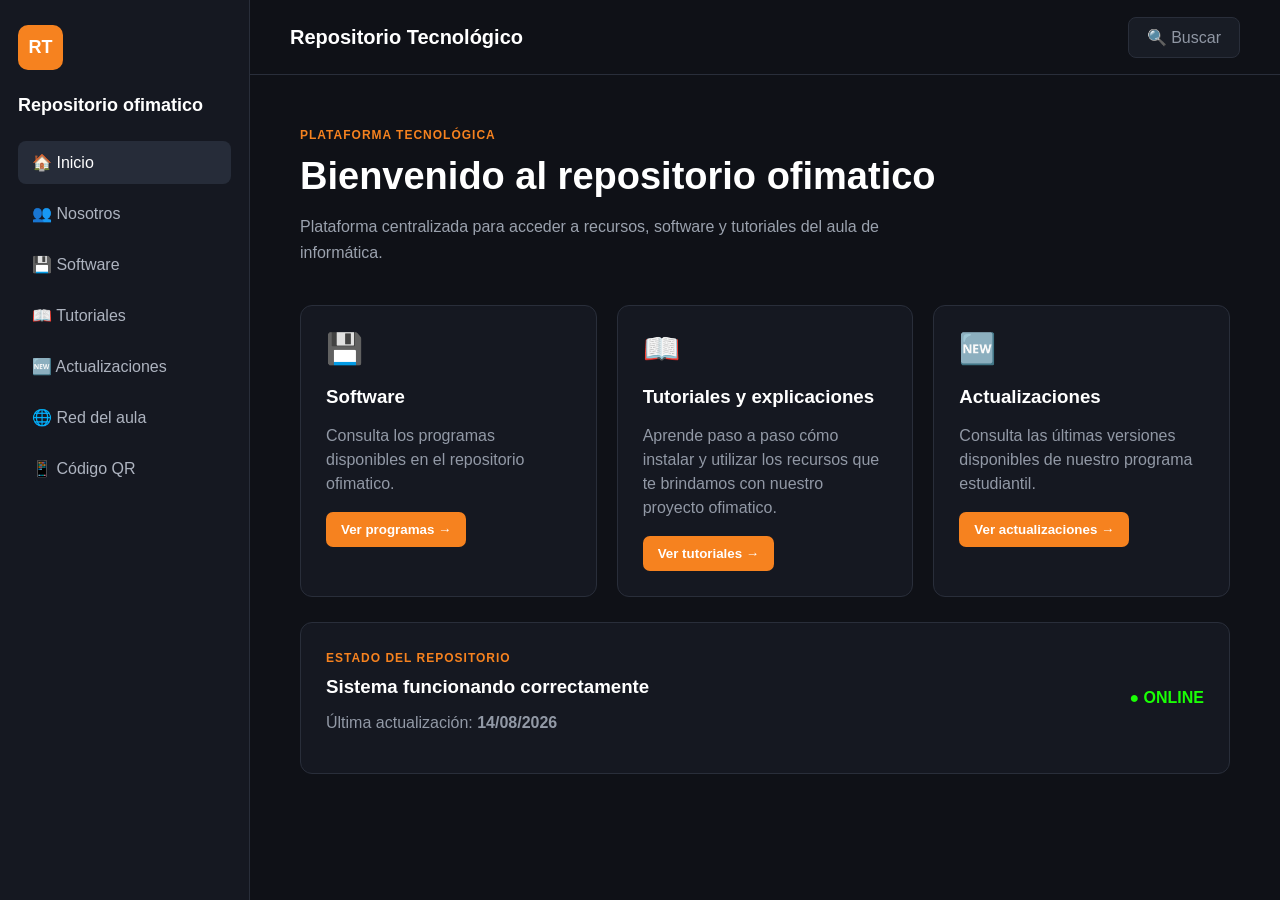
==== index.html @ 533a2e0e "Primera version web" ====
<!DOCTYPE html>
<html lang="es">

<head>
    <meta charset="UTF-8">
    <meta name="viewport" content="width=device-width, initial-scale=1.0">

    <title>Repositorio Tecnológico</title>
    

    <link rel="stylesheet" href="style.css">
</head>

<body>

    <div class="app">

        <!-- BARRA LATERAL -->
        <aside class="sidebar">

            <div class="logo">
                RT
            </div>

            <h2>Repositorio ofimatico</h2>

            <nav>

                <a href="#" class="active">
                    🏠 Inicio
                </a>
                
                <a href="nosotros.html">
                    👥 Nosotros
                </a> 

                <a href="Software.html">
                    💾 Software
                </a>

                <a href="#">
                    📖 Tutoriales
                </a>

                <a href="#">
                    🆕 Actualizaciones
                </a>

                <a href="#">
                    🌐 Red del aula
                </a>

                <a href="#">
                    📱 Código QR
                </a>

            </nav>

        </aside>


        <!-- CONTENIDO PRINCIPAL -->
        <main class="main">

            <header class="topbar">

                <h1>Repositorio Tecnológico</h1>

                <div class="search">
                    🔍 Buscar
                </div>

            </header>


            <section class="content">

                <div class="welcome">

                    <span>PLATAFORMA TECNOLÓGICA</span>

                    <h2>
                        Bienvenido al repositorio ofimatico
                    </h2>

                    <p>
                        Plataforma centralizada para acceder a
                        recursos, software y tutoriales del aula
                        de informática.
                    </p>

                </div>


                <div class="cards">

                    <div class="card">

                        <div class="card-icon">
                            💾
                        </div>

                        <h3>Software</h3>

                        <p>
                            Consulta los programas disponibles
                            en el repositorio ofimatico.
                        </p>

                        <button>
                            Ver programas →
                        </button>

                    </div>


                    <div class="card">

                        <div class="card-icon">
                            📖
                        </div>

                        <h3>Tutoriales y explicaciones</h3>

                        <p>
                            Aprende paso a paso cómo instalar
                            y utilizar los recursos que te brindamos con nuestro proyecto ofimatico.
                        </p>

                        <button>
                            Ver tutoriales →
                        </button>

                    </div>


                    <div class="card">

                        <div class="card-icon">
                            🆕
                        </div>

                        <h3>Actualizaciones</h3>

                        <p>
                            Consulta las últimas versiones
                            disponibles de nuestro programa estudiantil.
                        </p>

                        <button>
                            Ver actualizaciones →
                        </button>

                    </div>

                </div>


                <div class="update-box">

                    <div>

                        <span class="small-title">
                            ESTADO DEL REPOSITORIO
                        </span>

                        <h3>
                            Sistema funcionando correctamente
                        </h3>

                        <p>
                            Última actualización:
                            <strong>14/08/2026</strong>
                        </p>

                    </div>

                    <div class="status">
                        ● ONLINE
                    </div>

                </div>

            </section>

        </main>

    </div>


    <script src="script.js"></script>

</body>

</html>
---- style.css ----
* {
    box-sizing: border-box;
}

body {
    margin: 0;
    font-family: Arial, sans-serif;
    background: #0f1117;
    color: #ffffff;
}

.app {
    display: flex;
    min-height: 100vh;
}


/* BARRA LATERAL */

.sidebar {
    width: 250px;
    background: #151821;
    border-right: 1px solid #292e3a;
    padding: 25px 18px;
}

.logo {
    width: 45px;
    height: 45px;
    display: flex;
    align-items: center;
    justify-content: center;

    background: #f6821f;
    color: white;

    border-radius: 10px;

    font-weight: bold;
    font-size: 18px;

    margin-bottom: 25px;
}

.sidebar h2 {
    font-size: 18px;
    margin-bottom: 25px;
}

nav {
    display: flex;
    flex-direction: column;
    gap: 8px;
}

nav a {
    color: #aeb4c0;
    text-decoration: none;

    padding: 12px 14px;

    border-radius: 8px;

    transition: 0.2s;
}

nav a:hover {
    background: #202532;
    color: white;
}

nav a.active {
    background: #262c39;
    color: white;
}


/* CONTENIDO */

.main {
    flex: 1;
}

.topbar {
    height: 75px;

    display: flex;
    align-items: center;
    justify-content: space-between;

    padding: 0 40px;

    border-bottom: 1px solid #292e3a;
}

.topbar h1 {
    font-size: 20px;
}

.search {
    color: #8f96a3;

    background: #181c25;

    border: 1px solid #292e3a;

    padding: 10px 18px;

    border-radius: 8px;
}


/* CONTENIDO PRINCIPAL */

.content {
    padding: 50px;
    max-width: 1200px;
}

.welcome span,
.small-title {
    color: #f6821f;

    font-size: 12px;

    font-weight: bold;

    letter-spacing: 1px;
}

.welcome h2 {
    font-size: 38px;

    margin: 12px 0;
}

.welcome p {
    color: #9ba2ae;

    max-width: 650px;

    font-size: 16px;

    line-height: 1.6;
}


/* TARJETAS */

.cards {
    display: grid;

    grid-template-columns:
        repeat(3, 1fr);

    gap: 20px;

    margin-top: 40px;
}

.card {
    background: #151821;

    border: 1px solid #292e3a;

    border-radius: 12px;

    padding: 25px;

    transition: 0.2s;
}

.card:hover {
    transform: translateY(-3px);

    border-color: #3a4150;
}

.card-icon {
    font-size: 30px;

    margin-bottom: 20px;
}

.card h3 {
    margin: 0 0 10px;
}

.card p {
    color: #9299a6;

    line-height: 1.5;

    min-height: 70px;
}

button {
    background: #f6821f;

    color: white;

    border: none;

    padding: 10px 15px;

    border-radius: 7px;

    cursor: pointer;

    font-weight: bold;
}


/* ACTUALIZACIONES */

.update-box {
    margin-top: 25px;

    padding: 25px;

    background: #151821;

    border: 1px solid #292e3a;

    border-radius: 12px;

    display: flex;

    align-items: center;

    justify-content: space-between;
}

.update-box h3 {
    margin: 10px 0;
}

.update-box p {
    color: #9299a6;
}

.status {
    color: #1aff05;

    font-weight: bold;
}
/* EQUIPO */

.team {
    display: grid;

    grid-template-columns:
        repeat(3, 1fr);

    gap: 20px;

    margin-top: 40px;
}

.member {
    background: #151821;

    border: 1px solid #292e3a;

    border-radius: 12px;

    padding: 25px;

    text-align: center;

    transition: 0.2s;
}

.member:hover {
    transform: translateY(-5px);

    border-color: #f6821f;
}

.member img {
    width: 130px;

    height: 130px;

    object-fit: cover;

    border-radius: 50%;

    border: 3px solid #292e3a;

    margin-bottom: 15px;
}

.member h3 {
    margin: 5px 0;

    font-size: 18px;
}

.member p {
    color: #9299a6;

    margin: 5px 0;
}

.project-info {
    margin-top: 30px;
}
/* SOFTWARE */

.software-card {
    margin-top: 40px;

    display: flex;

    gap: 25px;

    padding: 30px;

    background: #151821;

    border: 1px solid #292e3a;

    border-radius: 12px;

    transition: 0.2s;
}

.software-card:hover {
    transform: translateY(-3px);

    border-color: #f6821f;
}

.software-icon {
    width: 70px;
    height: 70px;

    display: flex;

    align-items: center;
    justify-content: center;

    background: #202532;

    border-radius: 12px;

    font-size: 32px;
}

.software-info {
    flex: 1;
}

.software-type {
    color: #f6821f;

    font-size: 12px;

    font-weight: bold;

    letter-spacing: 1px;
}

.software-info h3 {
    margin: 8px 0;

    font-size: 24px;
}

.software-info p {
    color: #9299a6;

    line-height: 1.5;

    max-width: 700px;
}

.software-details {
    display: flex;

    gap: 20px;

    margin: 20px 0;

    color: #aeb4c0;

    font-size: 14px;
}
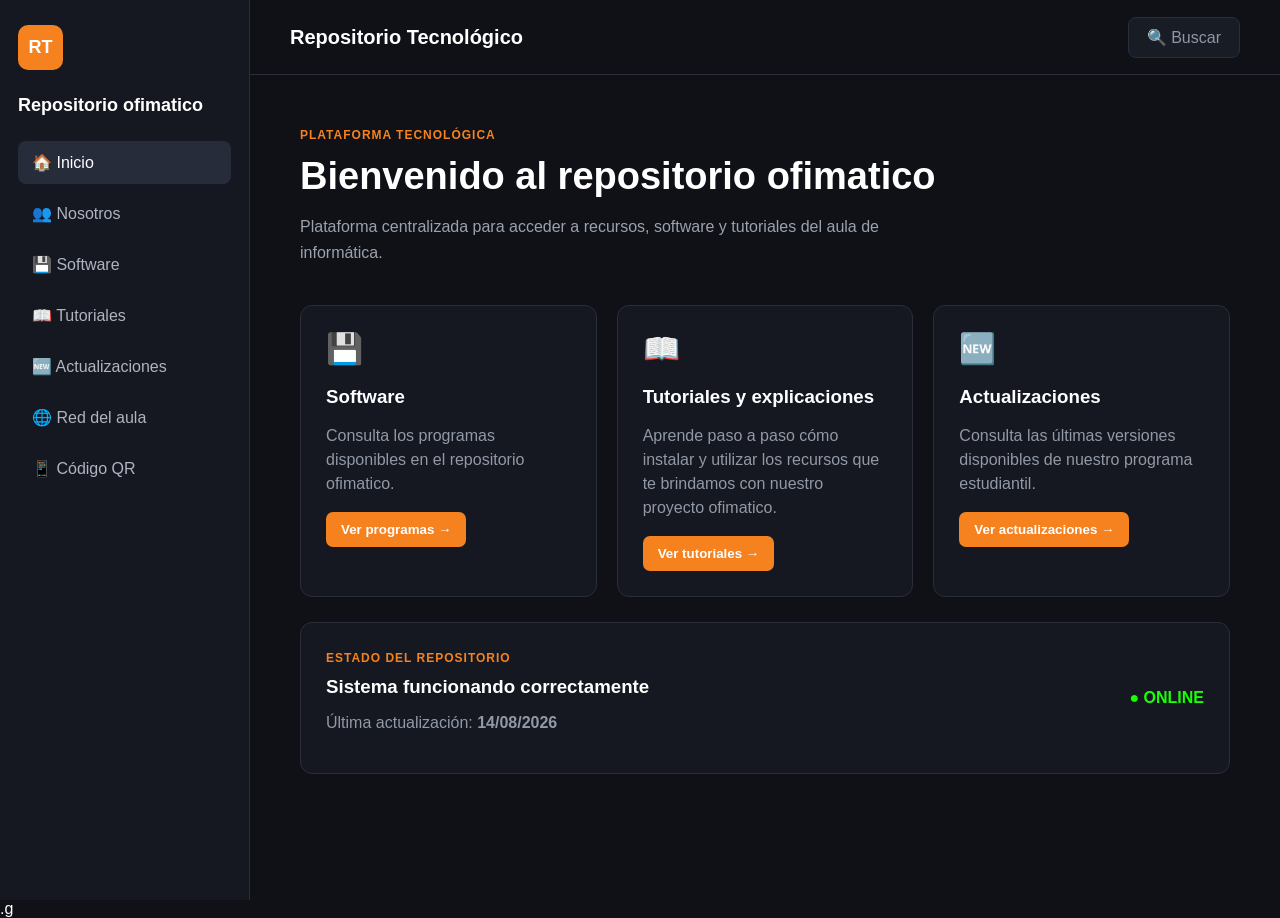
==== commit 481f8437: "actualizacion de pagina" ====
--- a/index.html
+++ b/index.html
@@ -30,7 +30,7 @@
                     🏠 Inicio
                 </a>
                 
-                <a href="nosotros.html">
+                <a href="Nosotros.html">
                     👥 Nosotros
                 </a> 
 
@@ -38,19 +38,19 @@
                     💾 Software
                 </a>
 
-                <a href="#">
+                <a href="Tutoriales.html">
                     📖 Tutoriales
                 </a>
 
-                <a href="#">
+                <a href="Actualizaciones.html">
                     🆕 Actualizaciones
                 </a>
 
-                <a href="#">
+                <a href="RedDelAula.html">
                     🌐 Red del aula
                 </a>
 
-                <a href="#">
+                <a href="CodigoQR.html">
                     📱 Código QR
                 </a>
 
@@ -192,4 +192,4 @@
 
 </body>
 
-</html>                +</html>                .g
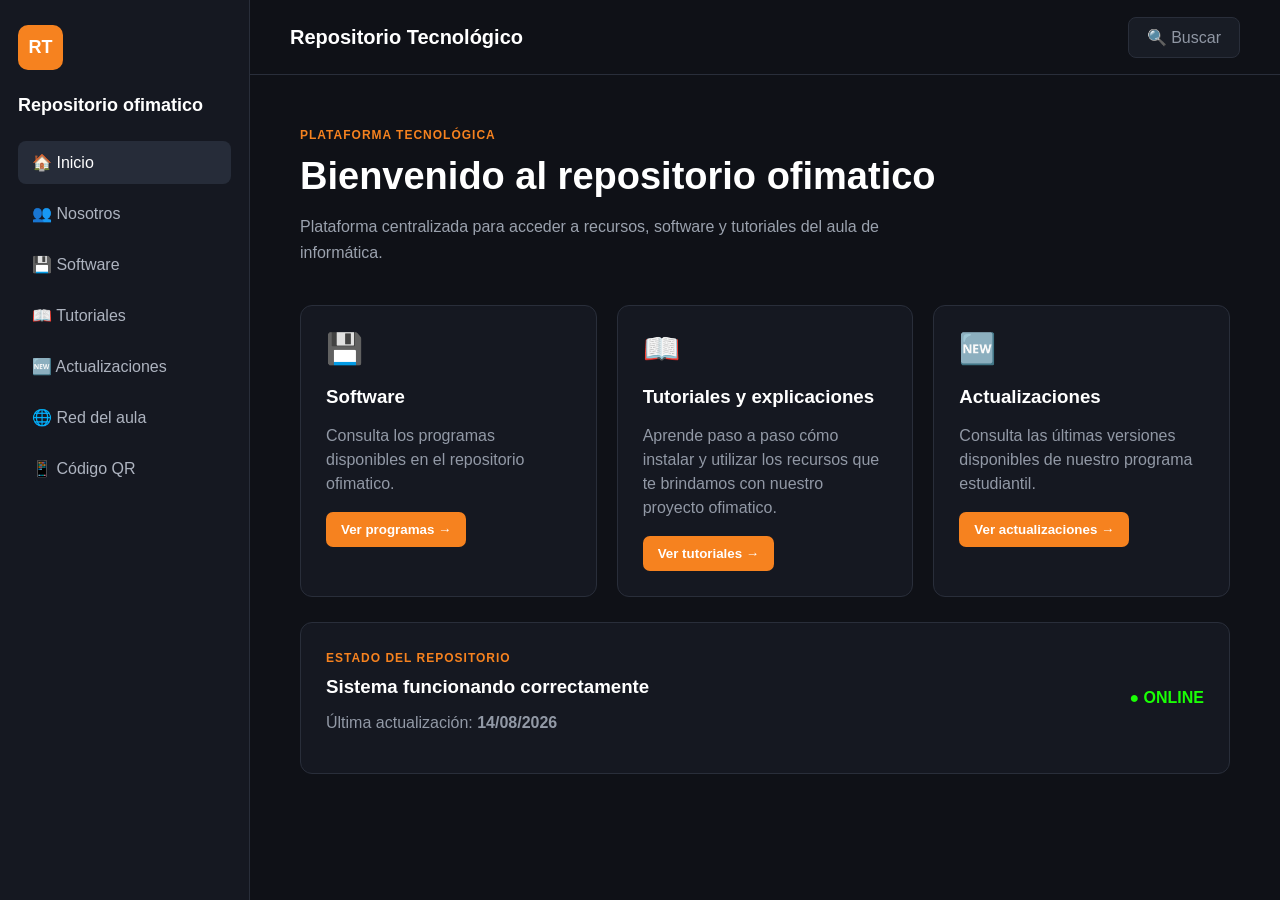
==== commit 28ae4bbd: "actualizacion de tutoriaes" ====
--- a/index.html
+++ b/index.html
@@ -192,4 +192,4 @@
 
 </body>
 
-</html>                .g+</html>                
--- a/style.css
+++ b/style.css
@@ -386,4 +386,4 @@
     color: #aeb4c0;
 
     font-size: 14px;
-}+}
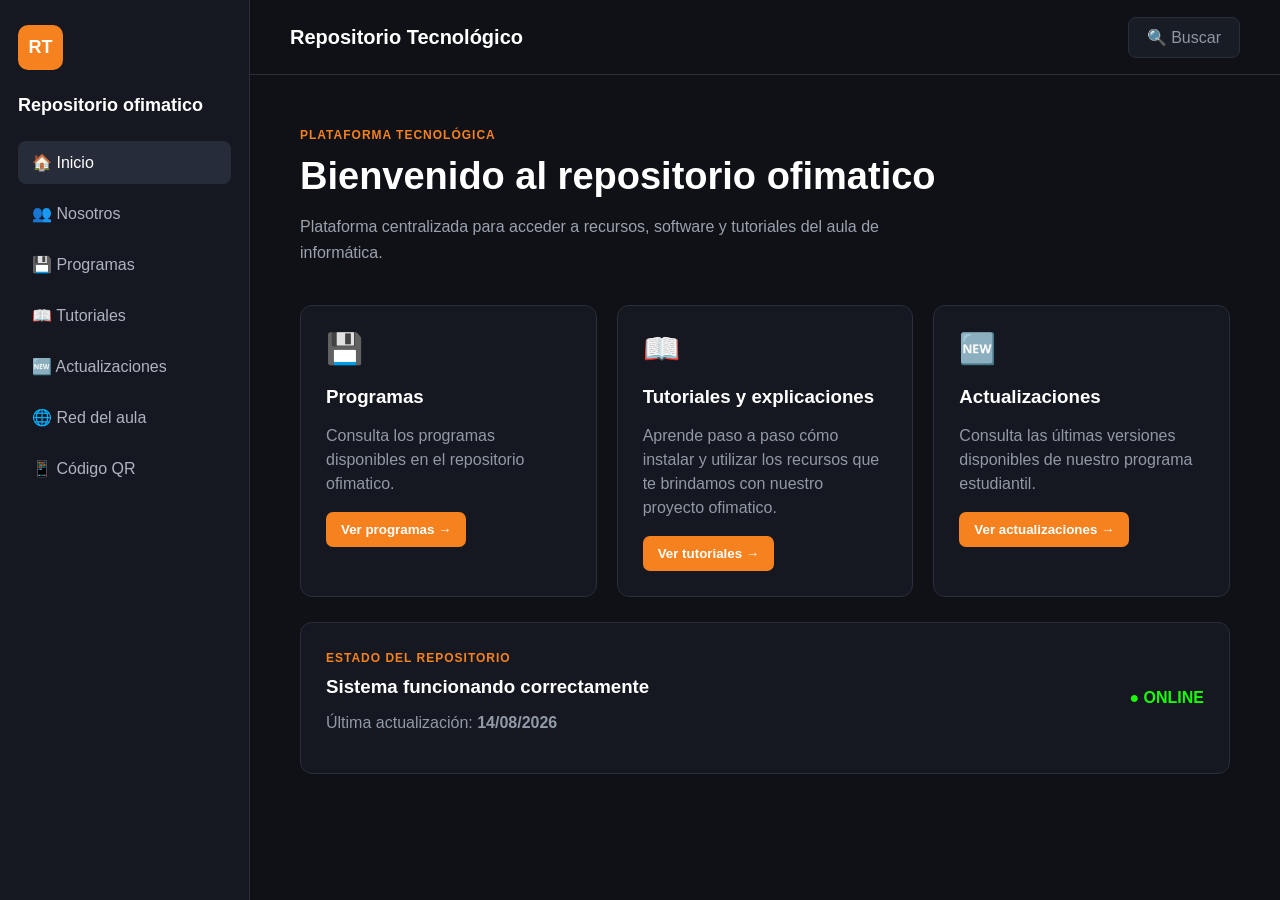
==== commit 440af02d: "actualizacion de interfaz grafica completa" ====
--- a/index.html
+++ b/index.html
@@ -34,8 +34,8 @@
                     👥 Nosotros
                 </a> 
 
-                <a href="Software.html">
-                    💾 Software
+                <a href="Programas.html">
+                    💾 Programas
                 </a>
 
                 <a href="Tutoriales.html">
@@ -100,7 +100,7 @@
                             💾
                         </div>
 
-                        <h3>Software</h3>
+                        <h3>Programas</h3>
 
                         <p>
                             Consulta los programas disponibles
--- a/style.css
+++ b/style.css
@@ -387,3 +387,302 @@
 
     font-size: 14px;
 }
+/* =================================
+   ACTUALIZACIONES
+================================= */
+
+.updates-grid {
+    display: grid;
+    grid-template-columns: repeat(2, minmax(0, 1fr));
+    gap: 24px;
+    margin-top: 25px;
+}
+
+
+.update-card {
+    display: flex;
+    align-items: flex-start;
+    gap: 20px;
+
+    background: #161922;
+
+    border: 1px solid #292d38;
+
+    border-radius: 16px;
+
+    padding: 24px;
+
+    min-height: 210px;
+
+    box-sizing: border-box;
+
+    transition: transform 0.2s ease,
+                border-color 0.2s ease,
+                box-shadow 0.2s ease;
+}
+
+
+.update-card:hover {
+    transform: translateY(-4px);
+
+    border-color: #3b414f;
+
+    box-shadow: 0 12px 30px rgba(0, 0, 0, 0.25);
+}
+
+
+.update-icon {
+    width: 58px;
+    height: 58px;
+
+    flex-shrink: 0;
+
+    display: flex;
+    align-items: center;
+    justify-content: center;
+
+    background: #f3f4f6;
+
+    border-radius: 14px;
+
+    font-size: 26px;
+}
+
+
+.update-info {
+    flex: 1;
+}
+
+
+.update-type {
+    display: block;
+
+    margin-bottom: 8px;
+
+    color: #ff7a00;
+
+    font-size: 11px;
+
+    font-weight: bold;
+
+    letter-spacing: 1px;
+}
+
+
+.update-info h3 {
+    margin: 0 0 12px 0;
+
+    color: #ffffff;
+
+    font-size: 19px;
+
+    line-height: 1.3;
+}
+
+
+.update-info p {
+    margin: 0 0 16px 0;
+
+    color: #aab2c0;
+
+    line-height: 1.5;
+}
+
+
+.update-date {
+    color: #7f8796;
+
+    font-size: 13px;
+
+    font-weight: bold;
+}
+
+
+/* RESPONSIVE */
+
+@media (max-width: 900px) {
+
+    .updates-grid {
+        grid-template-columns: 1fr;
+    }
+
+}
+
+
+@media (max-width: 600px) {
+
+    .update-card {
+        flex-direction: column;
+    }
+
+}
+
+/* =================================
+   CÓDIGO QR
+================================= */
+
+.qr-section {
+    display: grid;
+    grid-template-columns: 1fr 1fr;
+    gap: 25px;
+    margin-top: 25px;
+}
+
+
+/* TARJETA PRINCIPAL */
+
+.qr-card {
+    background: #111827;
+
+    border: 1px solid #26344d;
+
+    border-radius: 18px;
+
+    padding: 30px;
+
+    text-align: center;
+}
+
+
+.qr-card h3 {
+    color: white;
+
+    font-size: 22px;
+
+    margin: 10px 0;
+}
+
+
+.qr-card > p {
+    color: #94a3b8;
+
+    line-height: 1.5;
+}
+
+
+/* IMAGEN DEL QR */
+
+.qr-image {
+    width: 260px;
+    height: 260px;
+
+    margin: 25px auto;
+
+    padding: 12px;
+
+    box-sizing: border-box;
+
+    background: white;
+
+    border-radius: 14px;
+
+    display: flex;
+
+    align-items: center;
+    justify-content: center;
+}
+
+
+.qr-image img {
+    width: 100%;
+    height: 100%;
+
+    object-fit: contain;
+
+    display: block;
+}
+
+
+.qr-help {
+    font-size: 13px;
+}
+
+
+/* INSTRUCCIONES */
+
+.qr-info {
+    display: flex;
+
+    flex-direction: column;
+
+    gap: 15px;
+}
+
+
+.qr-info-card {
+    background: #111827;
+
+    border: 1px solid #26344d;
+
+    border-radius: 16px;
+
+    padding: 20px;
+
+    transition: transform 0.2s ease,
+                border-color 0.2s ease;
+}
+
+
+.qr-info-card:hover {
+    transform: translateX(0px);
+
+    border-color: #2563eb;
+}
+
+
+.qr-info-icon {
+    width: 45px;
+    height: 45px;
+
+    display: flex;
+
+    align-items: center;
+    justify-content: center;
+
+    background: #172554;
+
+    border: 1px solid #1d4ed8;
+
+    border-radius: 12px;
+
+    font-size: 22px;
+
+    margin-bottom: 10px;
+}
+
+
+.qr-info-card h3 {
+    color: white;
+
+    margin: 5px 0 8px;
+}
+
+
+.qr-info-card p {
+    color: #94a3b8;
+
+    line-height: 1.5;
+
+    margin: 0;
+}
+
+
+/* RESPONSIVE */
+
+@media (max-width: 800px) {
+
+    .qr-section {
+        grid-template-columns: 1fr;
+    }
+
+}
+
+
+@media (max-width: 500px) {
+
+    .qr-image {
+        width: 210px;
+        height: 210px;
+    }
+
+}
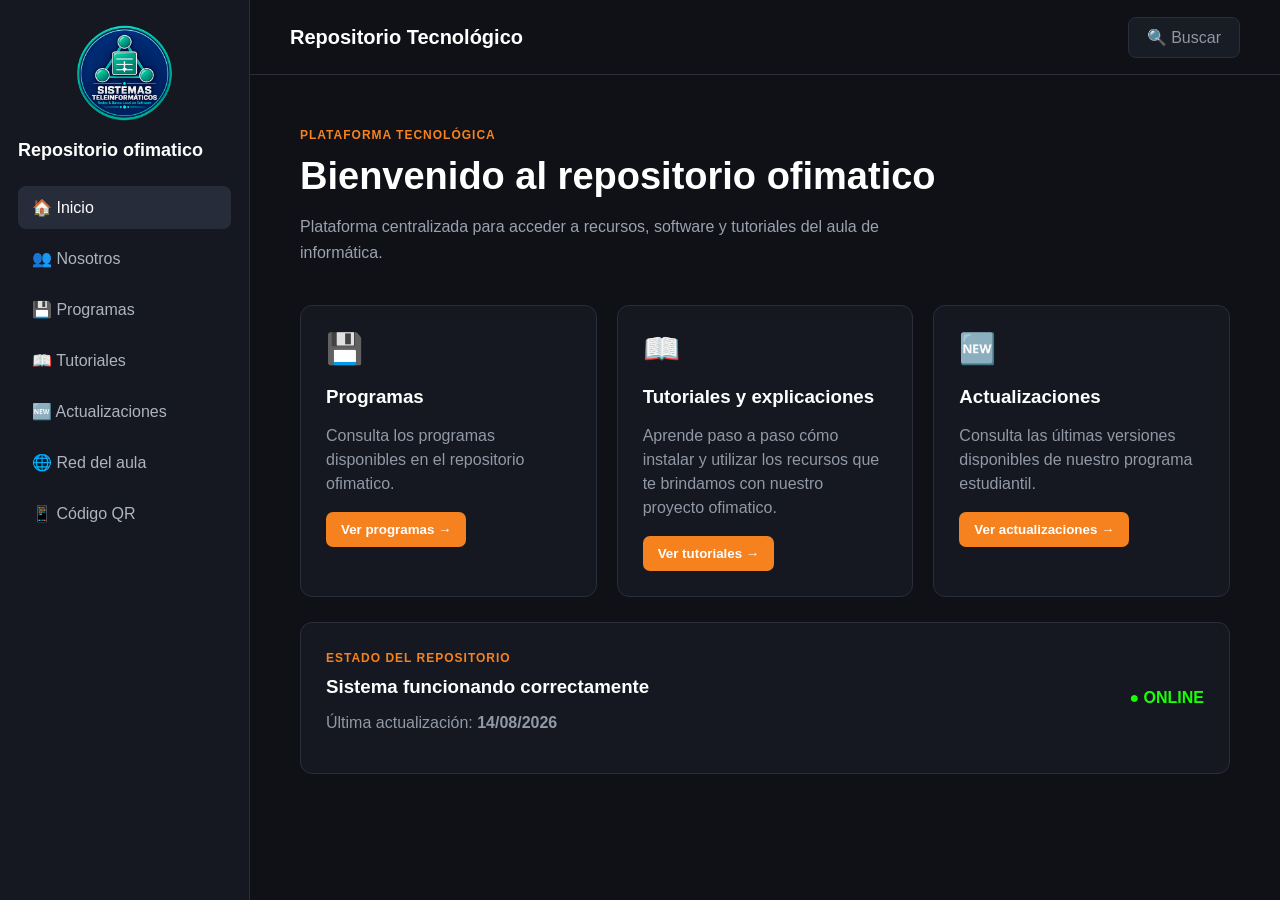
==== commit 90f53536: "logo actualizado" ====
--- a/index.html
+++ b/index.html
@@ -18,9 +18,9 @@
         <!-- BARRA LATERAL -->
         <aside class="sidebar">
 
-            <div class="logo">
-                RT
-            </div>
+           <div class="logo">
+    <img src="images/logo-repositorio.png" alt="Logo del proyecto">
+</div>
 
             <h2>Repositorio ofimatico</h2>
 
--- a/style.css
+++ b/style.css
@@ -25,21 +25,21 @@
 }
 
 .logo {
-    width: 45px;
-    height: 45px;
+    width: 100px;
+    height: 100px;
+    border-radius: 60%;
+    overflow: hidden;
     display: flex;
     align-items: center;
     justify-content: center;
-
-    background: #f6821f;
-    color: white;
-
-    border-radius: 10px;
-
-    font-weight: bold;
-    font-size: 18px;
-
-    margin-bottom: 25px;
+    margin: 0 auto 15px;
+}
+
+.logo img {
+    width: 100%;
+    height: 100%;
+    object-fit: cover;
+    display: block;
 }
 
 .sidebar h2 {
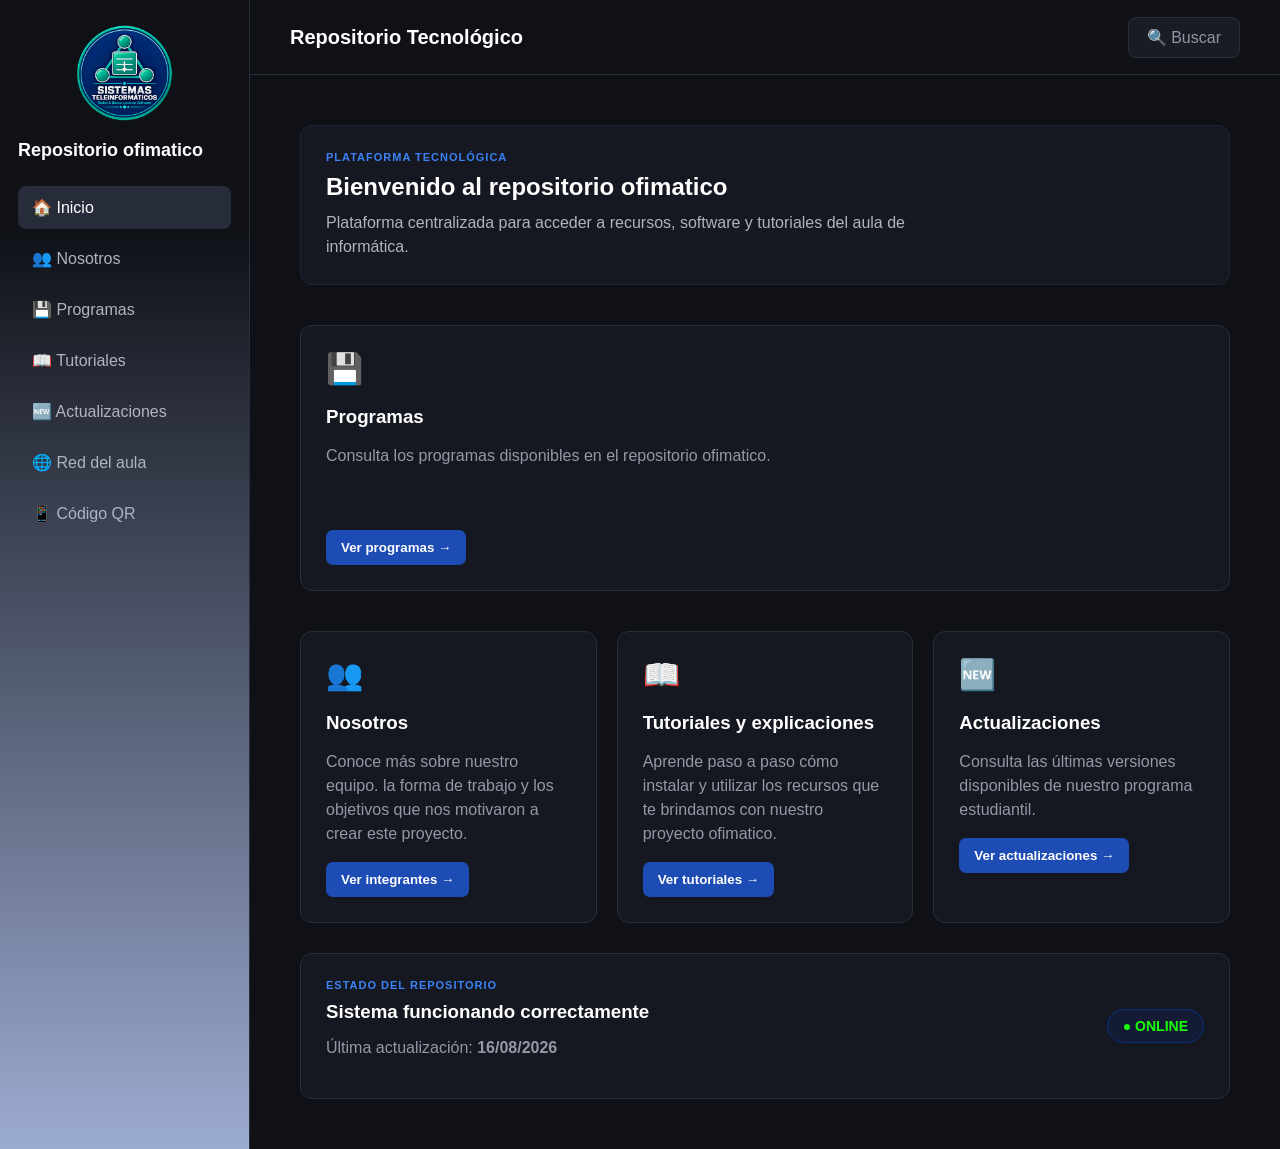
==== commit fe2105b3: "Programa en desarrollo" ====
--- a/index.html
+++ b/index.html
@@ -93,6 +93,7 @@
 
 
                 <div class="cards">
+                </div>
 
                     <div class="card">
 
@@ -105,12 +106,31 @@
                         <p>
                             Consulta los programas disponibles
                             en el repositorio ofimatico.
-                        </p>
-
-                        <button>
-                            Ver programas →
-                        </button>
-
+                        </p>           
+
+                        <button onclick="window.location.href='Programas.html'">
+                         Ver programas →
+                          </button>
+                    </div>
+
+                <div class="cards">
+                    
+                            
+                    <div class="card">
+                        <div class="card-icon">
+                            👥
+                        </div>
+
+                        <h3>Nosotros</h3>
+
+                         <p>
+                                    Conoce más sobre nuestro equipo. la forma de trabajo y los objetivos que nos motivaron a crear este proyecto.
+                        </p>
+
+                                <button onclick="window.location.href='Nosotros.html'">
+                                 Ver integrantes →
+                                  </button>
+                          
                     </div>
 
 
@@ -127,7 +147,7 @@
                             y utilizar los recursos que te brindamos con nuestro proyecto ofimatico.
                         </p>
 
-                        <button>
+                        <button onclick="window.location.href='Tutoriales.html'">
                             Ver tutoriales →
                         </button>
 
@@ -147,7 +167,7 @@
                             disponibles de nuestro programa estudiantil.
                         </p>
 
-                        <button>
+                        <button onclick="window.location.href='Actualizaciones.html'">
                             Ver actualizaciones →
                         </button>
 
@@ -157,6 +177,7 @@
 
 
                 <div class="update-box">
+                
 
                     <div>
 
@@ -170,7 +191,7 @@
 
                         <p>
                             Última actualización:
-                            <strong>14/08/2026</strong>
+                            <strong>16/08/2026</strong>
                         </p>
 
                     </div>
@@ -192,4 +213,4 @@
 
 </body>
 
-</html>                +</html>                                 
--- a/style.css
+++ b/style.css
@@ -19,7 +19,7 @@
 
 .sidebar {
     width: 250px;
-    background: #151821;
+    background: linear-gradient(180deg, #0f1117 20%, #9cabd1 100%);
     border-right: 1px solid #292e3a;
     padding: 25px 18px;
 }
@@ -119,7 +119,7 @@
 
 .welcome span,
 .small-title {
-    color: #f6821f;
+    color: #1519f0;
 
     font-size: 12px;
 
@@ -135,7 +135,7 @@
 }
 
 .welcome p {
-    color: #9ba2ae;
+    color: #3275e9;
 
     max-width: 650px;
 
@@ -173,7 +173,7 @@
 .card:hover {
     transform: translateY(-3px);
 
-    border-color: #3a4150;
+    border-color: #0a3083;
 }
 
 .card-icon {
@@ -195,7 +195,7 @@
 }
 
 button {
-    background: #f6821f;
+    background: #1d4db4;
 
     color: white;
 
@@ -274,7 +274,7 @@
 .member:hover {
     transform: translateY(-5px);
 
-    border-color: #f6821f;
+    border-color: #0a3083;
 }
 
 .member img {
@@ -306,7 +306,7 @@
 .project-info {
     margin-top: 30px;
 }
-/* SOFTWARE */
+/* Programas */
 
 .software-card {
     margin-top: 40px;
@@ -317,7 +317,7 @@
 
     padding: 30px;
 
-    background: #151821;
+    background: linear-gradient(288.97deg, #0B1F3A 0%, #1A3A5F 100%);
 
     border: 1px solid #292e3a;
 
@@ -329,7 +329,7 @@
 .software-card:hover {
     transform: translateY(-3px);
 
-    border-color: #f6821f;
+    border-color: #e0eaff;
 }
 
 .software-icon {
@@ -353,7 +353,7 @@
 }
 
 .software-type {
-    color: #f6821f;
+    color: #e1e4e9;
 
     font-size: 12px;
 
@@ -425,7 +425,7 @@
 .update-card:hover {
     transform: translateY(-4px);
 
-    border-color: #3b414f;
+    border-color: #0a3083;
 
     box-shadow: 0 12px 30px rgba(0, 0, 0, 0.25);
 }
@@ -459,7 +459,7 @@
 
     margin-bottom: 8px;
 
-    color: #ff7a00;
+    color: #0a3083;
 
     font-size: 11px;
 
@@ -685,4 +685,369 @@
         height: 210px;
     }
 
+}
+/* =================================
+   SECCIÓN PROGRAMAS Y DESCARGAS
+================================= */
+
+.program-category {
+    margin-top: 40px;
+}
+
+.category-title {
+    display: flex;
+    align-items: center;
+    gap: 12px;
+    margin-bottom: 20px;
+}
+
+.category-title h2 {
+    font-size: 22px;
+    margin: 0;
+}
+
+.software-actions {
+    display: flex;
+    align-items: center;
+    justify-content: space-between;
+    margin-top: 25px;
+    padding-top: 15px;
+    border-top: 1px solid #292e3a;
+}
+
+.program-status {
+    color: #1aff05;
+    font-size: 13px;
+    font-weight: bold;
+}
+
+.download-button {
+    display: inline-block;
+    background: #1d4db4;
+    color: #ffffff;
+    text-decoration: none;
+    padding: 10px 20px;
+    border-radius: 8px;
+    font-weight: bold;
+    font-size: 14px;
+    transition: background 0.2s ease, transform 0.2s ease;
+}
+
+.download-button:hover {
+    background: #1d4db4;
+    transform: translateY(-2px);
+}
+/* =================================
+   SECCIÓN TUTORIALES Y GUÍAS
+================================= */
+
+.welcome {
+    background: #151821;
+    padding: 30px;
+    border-radius: 12px;
+    margin-bottom: 30px;
+    border-left: 4px solid #1d4db4;
+}
+
+.welcome span {
+    color: #1d4db4;
+    font-size: 12px;
+    font-weight: bold;
+    letter-spacing: 1px;
+}
+
+.welcome h2 {
+    margin: 10px 0;
+    font-size: 24px;
+    color: #ffffff;
+}
+
+.welcome p {
+    color: #aeb4c0;
+    line-height: 1.5;
+    margin: 0;
+}
+
+.tutorial-grid {
+    display: grid;
+    /* Esto crea columnas automáticas que se adaptan al tamaño de la pantalla */
+    grid-template-columns: repeat(auto-fit, minmax(300px, 1fr));
+    gap: 20px;
+    margin-bottom: 40px;
+}
+
+.tutorial-card {
+    background: #151821;
+    border: 1px solid #292e3a;
+    border-radius: 12px;
+    padding: 20px;
+    display: flex;
+    gap: 15px;
+    transition: transform 0.2s ease, border-color 0.2s ease;
+}
+
+.tutorial-card:hover {
+    transform: translateY(-5px);
+    border-color: #1449bb;
+}
+
+.tutorial-icon {
+    font-size: 30px;
+    background: #0f1117;
+    height: 60px;
+    width: 60px;
+    display: flex;
+    align-items: center;
+    justify-content: center;
+    border-radius: 10px;
+    flex-shrink: 0;
+}
+
+.tutorial-info .tutorial-type {
+    color: #9299a6;
+    font-size: 11px;
+    font-weight: bold;
+}
+
+.tutorial-info h3 {
+    margin: 8px 0;
+    font-size: 16px;
+    color: #ffffff;
+}
+
+.tutorial-info p {
+    font-size: 13px;
+    color: #aeb4c0;
+    line-height: 1.4;
+    margin-bottom: 15px;
+}
+
+.tutorial-info button {
+    background: transparent;
+    color: #1d4db4;
+    border: 1px solid #1d4db4;
+    padding: 6px 12px;
+    border-radius: 6px;
+    cursor: pointer;
+    transition: 0.2s ease;
+    font-weight: bold;
+    font-size: 13px;
+}
+
+.tutorial-info button:hover {
+    background: #1d4db4;
+    color: #ffffff;
+}
+
+/*barra de inicio  */
+.update-box {
+    background: #151821 !important;
+    border: 1px solid #292e3a !important;
+    border-radius: 12px !important;
+    padding: 25px !important;
+    margin-top: 30px !important;
+    display: flex !important;
+    justify-content: space-between !important;
+    align-items: center !important;
+}
+
+.update-box div {
+    display: block;
+}
+
+.update-box .status {
+    color: #1aff05 !important;
+    font-weight: bold !important;
+    font-size: 14px !important;
+}
+
+/* =========================================
+   SECCIÓN: RED DEL AULA (Bloque de Galería Actualizado)
+   ========================================= */
+
+/* ... (mantén el resto del código anterior igual y solo cambia este fragmento) ... */
+
+/* Galería de Imágenes - Con efecto de desplazamiento */
+.gallery-grid {
+    display: grid;
+    grid-template-columns: repeat(auto-fit, minmax(250px, 1fr));
+    gap: 20px;
+    margin-top: 20px;
+}
+
+.gallery-card {
+    background: #10131c;
+    border: 1px solid #1e2538;
+    border-radius: 12px;
+    overflow: hidden;
+    /* ¡AQUÍ ESTÁ EL MOVIMIENTO! */
+    transition: transform 0.3s ease, box-shadow 0.3s ease; /* Suaviza el movimiento */
+    cursor: pointer; /* Cambia el puntero al pasar sobre la tarjeta */
+}
+
+/* Efecto al pasar el ratón (Hover) */
+.gallery-card:hover {
+    transform: translateY(-8px); /* La tarjeta sube 8 píxeles */
+    box-shadow: 0 10px 20px rgba(0,0,0,0.3); /* Añade una sombra más profunda para el efecto de elevación */
+    border-color: #3b82f6; /* Opcional: el borde cambia al azul claro de la paleta */
+}
+
+.gallery-card img {
+    width: 100%;
+    height: 150px;
+    object-fit: cover;
+    display: block;
+}
+
+.gallery-caption {
+    padding: 15px;
+}
+/* =========================================
+   SECCIÓN: RED DEL AULA
+   ========================================= */
+
+/* Contenedores generales */
+.welcome,
+.network-topology,
+.network-gallery,
+.network-status {
+    background: #151821;
+    border: 1px solid #1e2538;
+    border-radius: 12px;
+    padding: 25px;
+    margin-bottom: 25px;
+}
+
+/* Textos destacados (Reemplazo del amarillo/naranja por azul tecnológico) */
+.welcome span,
+.network-type,
+.small-title {
+    font-size: 11px;
+    font-weight: bold;
+    color: #3b82f6; /* Azul claro para contrastar bien en fondo oscuro */
+    letter-spacing: 1px;
+    display: block;
+    margin-bottom: 8px;
+}
+
+/* Grid de Componentes (Red LAN, Switch, etc.) */
+.network-grid {
+    display: grid;
+    grid-template-columns: repeat(auto-fit, minmax(220px, 1fr));
+    gap: 20px;
+    margin-bottom: 25px;
+}
+
+.network-card {
+    background: #151821;
+    border: 1px solid #1e2538;
+    border-radius: 12px;
+    padding: 25px;
+    display: flex;
+    flex-direction: column;
+    gap: 10px;
+}
+
+.network-icon {
+    font-size: 24px;
+    margin-bottom: 10px;
+}
+
+/* Topología de la Red */
+.topology {
+    display: flex;
+    flex-direction: column;
+    align-items: center;
+    gap: 15px;
+    margin-top: 20px;
+}
+
+.network-node {
+    background: #10131c;
+    border: 1px solid #1e2538;
+    border-radius: 8px;
+    padding: 15px 25px;
+    display: flex;
+    align-items: center;
+    gap: 10px;
+    color: #fff;
+}
+
+/* Nodo Principal usando TU COLOR AZUL #0a3083 */
+.main-node {
+    background-color: #0a3083; 
+    border-color: #0a3083;
+    font-weight: bold;
+    box-shadow: 0 4px 10px rgba(10, 48, 131, 0.4); /* Resplandor tecnológico sutil */
+}
+
+.network-line {
+    width: 2px;
+    height: 30px;
+    background-color: #3b82f6; /* Línea de conexión azul */
+}
+
+.computers {
+    display: flex;
+    gap: 15px;
+    flex-wrap: wrap;
+    justify-content: center;
+}
+
+/* Galería de Imágenes */
+.gallery-grid {
+    display: grid;
+    grid-template-columns: repeat(auto-fit, minmax(250px, 1fr));
+    gap: 20px;
+    margin-top: 20px;
+}
+
+.gallery-card {
+    background: #10131c;
+    border: 1px solid #1e2538;
+    border-radius: 12px;
+    overflow: hidden;
+}
+
+.gallery-card img {
+    width: 100%;
+    height: 150px;
+    object-fit: cover;
+    display: block;
+}
+
+.gallery-caption {
+    padding: 15px;
+}
+
+.gallery-caption h4 {
+    margin-bottom: 5px;
+    font-size: 14px;
+}
+
+.gallery-caption p {
+    font-size: 13px;
+    color: #8b949e;
+}
+
+/* Estado de la Red */
+.network-status {
+    display: flex;
+    justify-content: space-between;
+    align-items: center;
+    flex-wrap: wrap;
+    gap: 20px;
+}
+
+.status {
+    background: rgba(10, 48, 131, 0.2); /* Fondo transparente con tu color */
+    color: #09ff00;
+    border: 1px solid #0a3083; /* Borde con tu color */
+    padding: 8px 15px;
+    border-radius: 20px;
+    font-weight: bold;
+    font-size: 13px;
+    display: flex;
+    align-items: center;
+    gap: 8px;
 }
